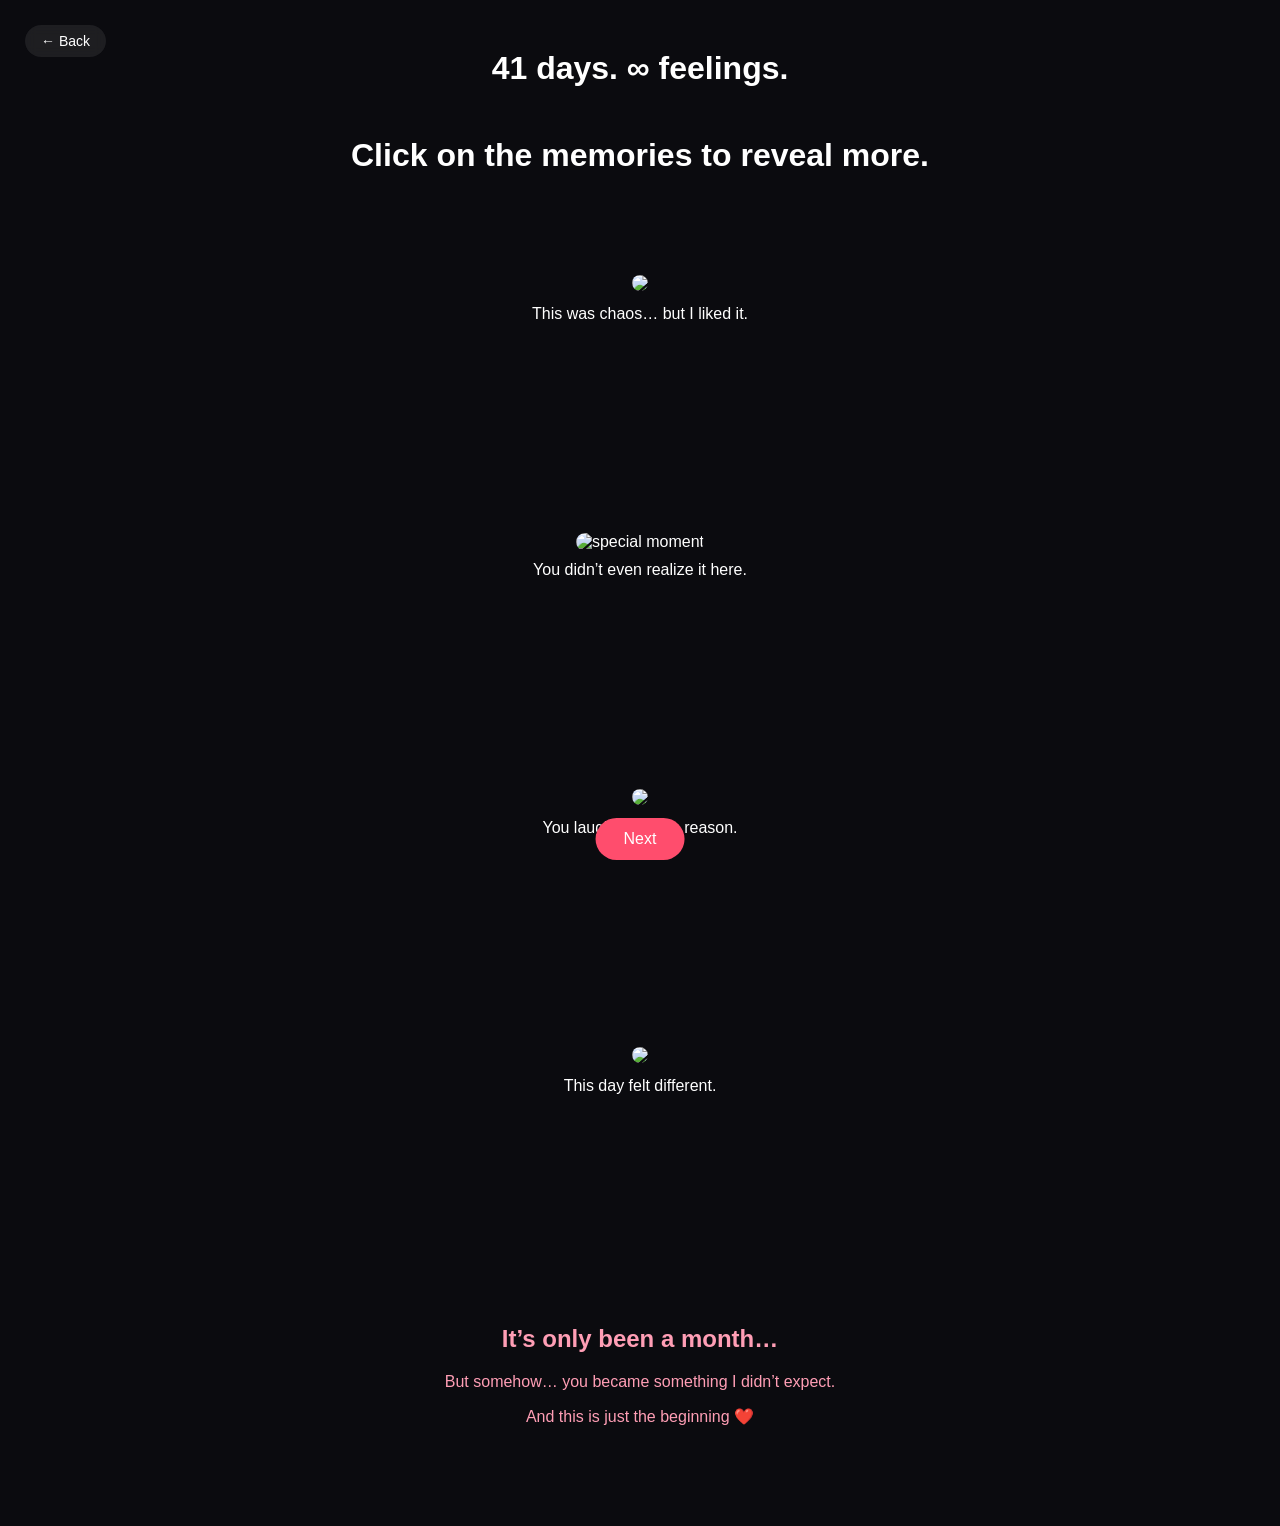
==== timeline.html @ 4098091a "Update timeline.html" ====
<!DOCTYPE html>

<html lang="en">
<head>
  <meta charset="UTF-8">
  <title>Our Story ❤️</title>
  <link rel="stylesheet" href="timeline.css">
</head>
<body>

  <h1 class="heading">41 days. ∞ feelings.</h1>
  <h1 align="center">Click on the memories to reveal more.</h1>
  </h1>

  <div class="timeline">

<div class="memory">
  <img src="websiteforv/assets/time1.jpg">
  <p class="caption">This was chaos… but I liked it.</p>
  <p class="hidden">I didn’t tell you this, but I replayed this moment later.</p>
</div>

<div class="memory">
  <img src="websiteforv/assets/time2.jpg" alt="special moment">
  <p class="caption">You didn’t even realize it here.</p>
  <p class="hidden">This is where I started liking you more.</p>
</div>

<div class="memory">
  <img src="websiteforv/assets/time3.jpg">
  <p class="caption">You laughing for no reason.</p>
  <p class="hidden">And somehow that became my favorite thing.</p>
</div>

<div class="memory">
  <img src="websiteforv/assets/time4.jpg">
  <p class="caption">This day felt different.</p>
  <p class="hidden">Like something was starting.</p>
</div>

  </div>

  <!-- ENDING -->

  <div class="ending hidden">
    <h2>It’s only been a month…</h2>
    <p>But somehow… you became something I didn’t expect.</p>
    <p>And this is just the beginning ❤️</p>
  </div>

  <script src="timeline.js"></script>
<a href="final.html" class="final-btn">Next</a>
<a href="main.html" class="back-btn">← Back</a>
</body>
</html>
---- timeline.css ----
body {
margin: 0;
background: #0b0b0f;
color: white;
font-family: Arial, sans-serif;
}

/* Heading */
.heading {
text-align: center;
margin-top: 50px;
margin-bottom: 50px;
}

/* Timeline container */
.timeline {
display: flex;
flex-direction: column;
align-items: center;
}

/* Memory card */
.memory {
margin:80px 0;
text-align: center;
opacity: 0;
transform: translateY(60px);
transition: 0.8s;
cursor: pointer;
}

.memory img {
width: 400px;
border-radius: 25px;
}

/* Visible animation */
.memory.show {
opacity: 1;
transform: translateY(0);
}

/* Caption */
.caption {
margin-top: 10px;
}

/* Hidden message */
.hidden {
opacity: 0;
margin-top: 10px;
color: #ff9eb5;
transition: 0.5s;
}

.memory.active .hidden {
opacity: 1;
}

/* Ending */
.ending {
text-align: center;
margin: 100px 0;
opacity: 0;
transition: 1s;
}

.ending.show {
opacity: 1;
}

.final-btn {
  position: fixed;
  bottom: 40px;
  left: 50%;
  transform: translateX(-50%);

  padding: 12px 28px;
  background: #ff4d6d;
  color: white;
  border-radius: 25px;
  text-decoration: none;
  transition: 0.3s;
}
.back-btn {
position: fixed;
top: 25px;
left: 25px;

padding: 8px 16px;
background: rgba(255, 255, 255, 0.08);
color: white;
border-radius: 20px;
text-decoration: none;
font-size: 14px;

backdrop-filter: blur(6px);
transition: 0.3s;
}

.back-btn:hover {
background: rgba(255, 77, 109, 0.3);
transform: translateX(-3px);
}
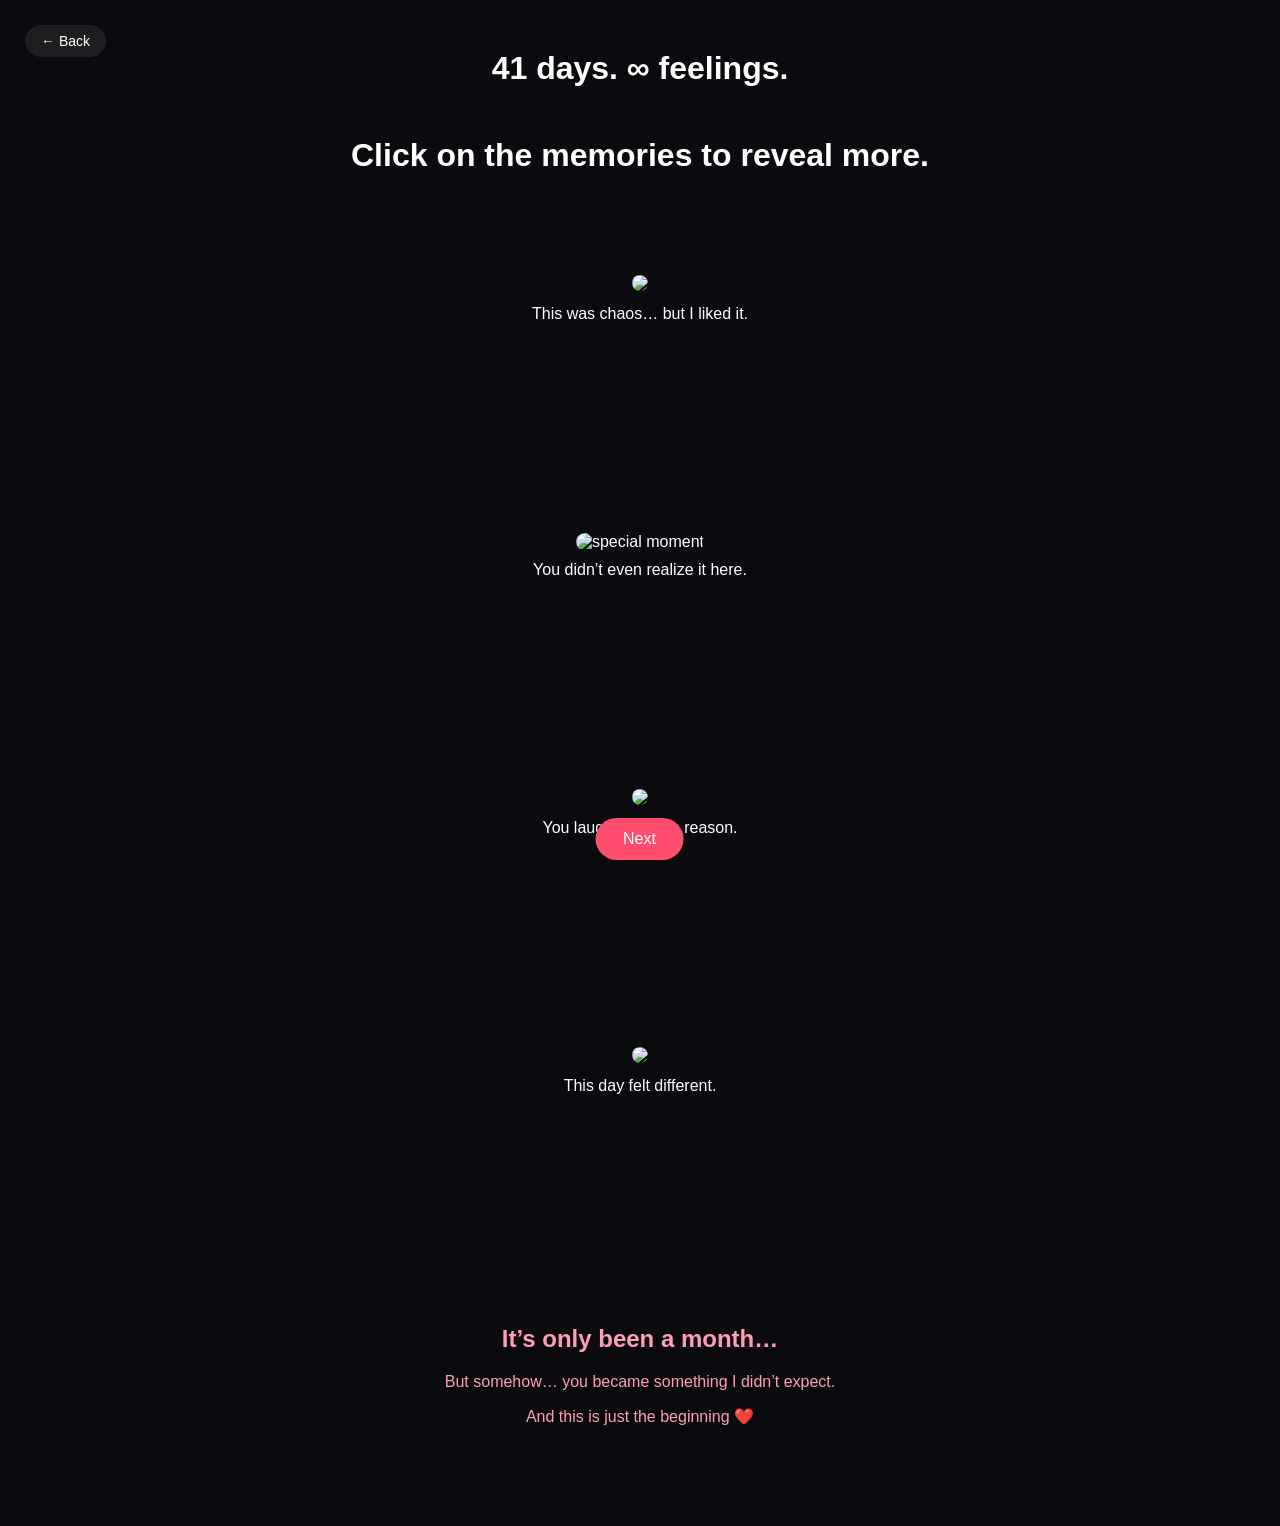
==== commit 35a38250: "Update timeline.html" ====
--- a/timeline.html
+++ b/timeline.html
@@ -15,25 +15,25 @@
   <div class="timeline">
 
 <div class="memory">
-  <img src="websiteforv/assets/time1.jpg">
+  <img src="websiteforv/assets/time1.jpg.jpg">
   <p class="caption">This was chaos… but I liked it.</p>
   <p class="hidden">I didn’t tell you this, but I replayed this moment later.</p>
 </div>
 
 <div class="memory">
-  <img src="websiteforv/assets/time2.jpg" alt="special moment">
+  <img src="websiteforv/assets/time2.jpg.jpg" alt="special moment">
   <p class="caption">You didn’t even realize it here.</p>
   <p class="hidden">This is where I started liking you more.</p>
 </div>
 
 <div class="memory">
-  <img src="websiteforv/assets/time3.jpg">
+  <img src="websiteforv/assets/time3.jpg.jpg">
   <p class="caption">You laughing for no reason.</p>
   <p class="hidden">And somehow that became my favorite thing.</p>
 </div>
 
 <div class="memory">
-  <img src="websiteforv/assets/time4.jpg">
+  <img src="websiteforv/assets/time4.jpg.jpg">
   <p class="caption">This day felt different.</p>
   <p class="hidden">Like something was starting.</p>
 </div>
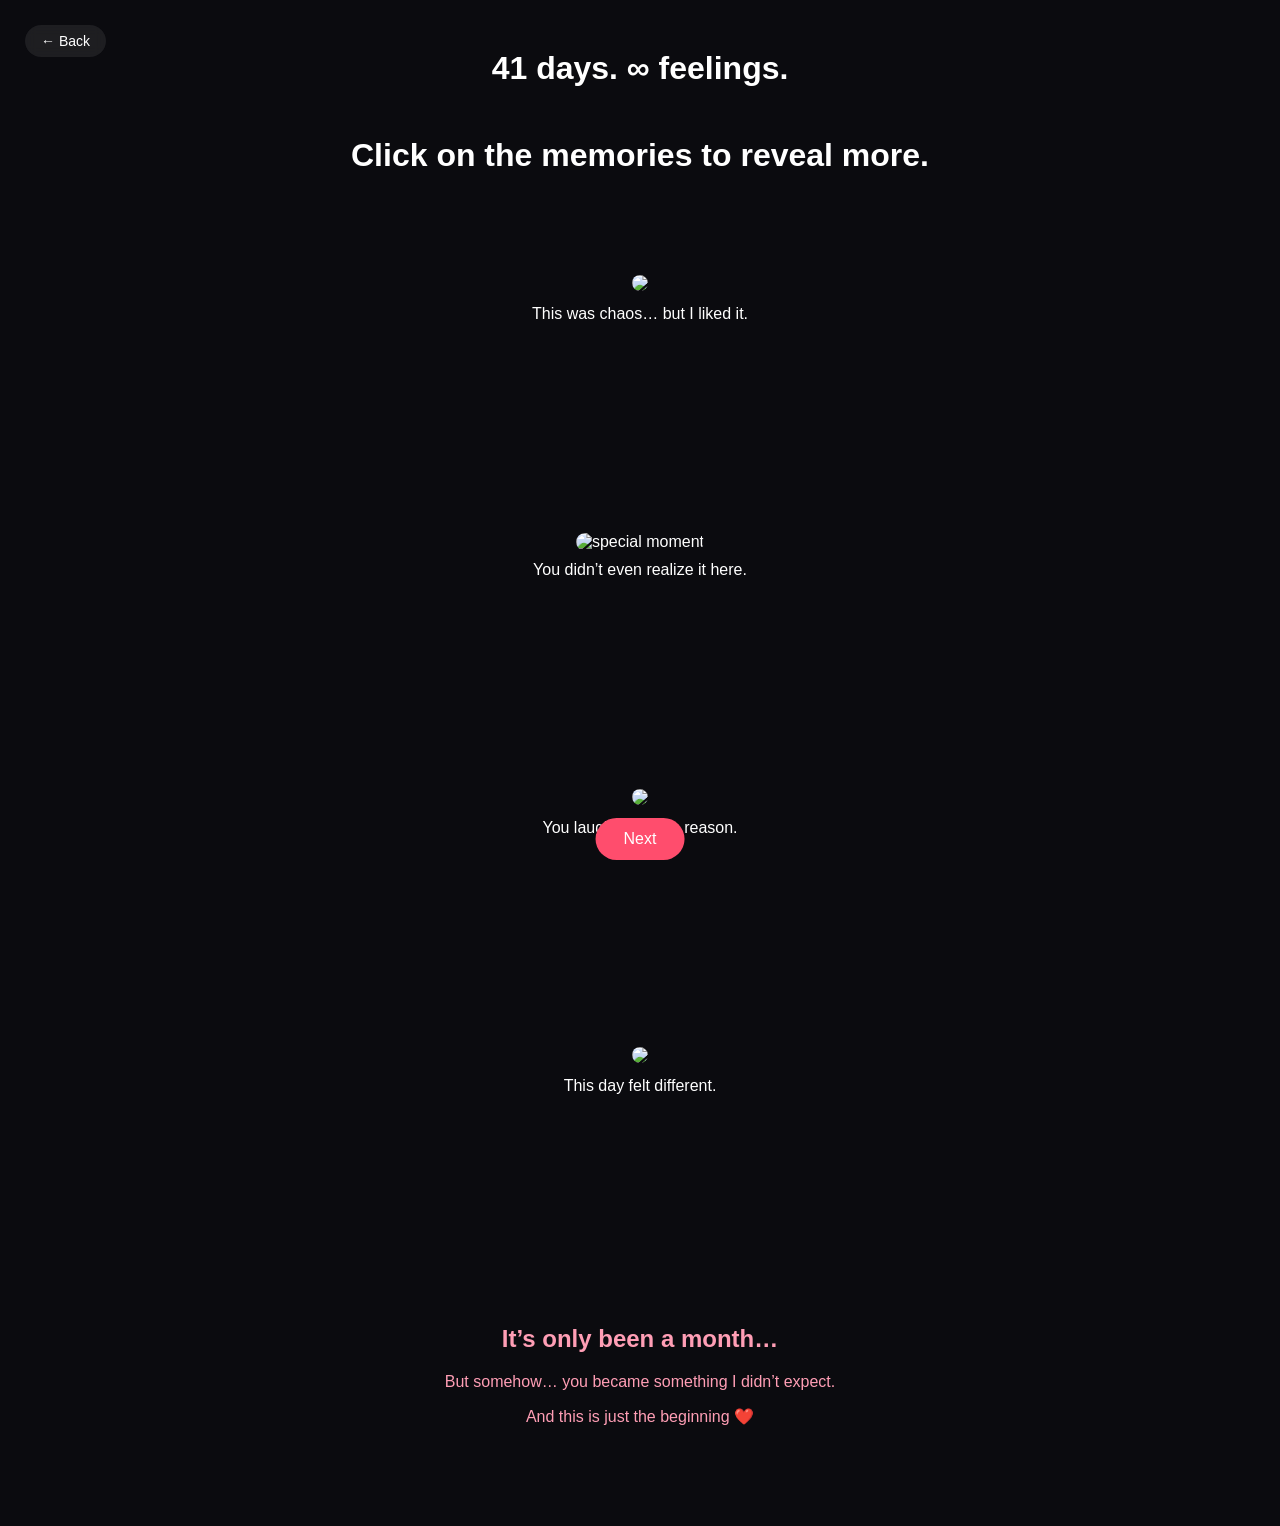
==== commit f68d75b7: "Update timeline.html" ====
--- a/timeline.html
+++ b/timeline.html
@@ -15,25 +15,25 @@
   <div class="timeline">
 
 <div class="memory">
-  <img src="websiteforv/assets/time1.jpg.jpg">
+  <img src="assets/time1.jpg.jpg">
   <p class="caption">This was chaos… but I liked it.</p>
   <p class="hidden">I didn’t tell you this, but I replayed this moment later.</p>
 </div>
 
 <div class="memory">
-  <img src="websiteforv/assets/time2.jpg.jpg" alt="special moment">
+  <img src="assets/time2.jpg.jpg" alt="special moment">
   <p class="caption">You didn’t even realize it here.</p>
   <p class="hidden">This is where I started liking you more.</p>
 </div>
 
 <div class="memory">
-  <img src="websiteforv/assets/time3.jpg.jpg">
+  <img src="assets/time3.jpg.jpg">
   <p class="caption">You laughing for no reason.</p>
   <p class="hidden">And somehow that became my favorite thing.</p>
 </div>
 
 <div class="memory">
-  <img src="websiteforv/assets/time4.jpg.jpg">
+  <img src="assets/time4.jpg.jpg">
   <p class="caption">This day felt different.</p>
   <p class="hidden">Like something was starting.</p>
 </div>
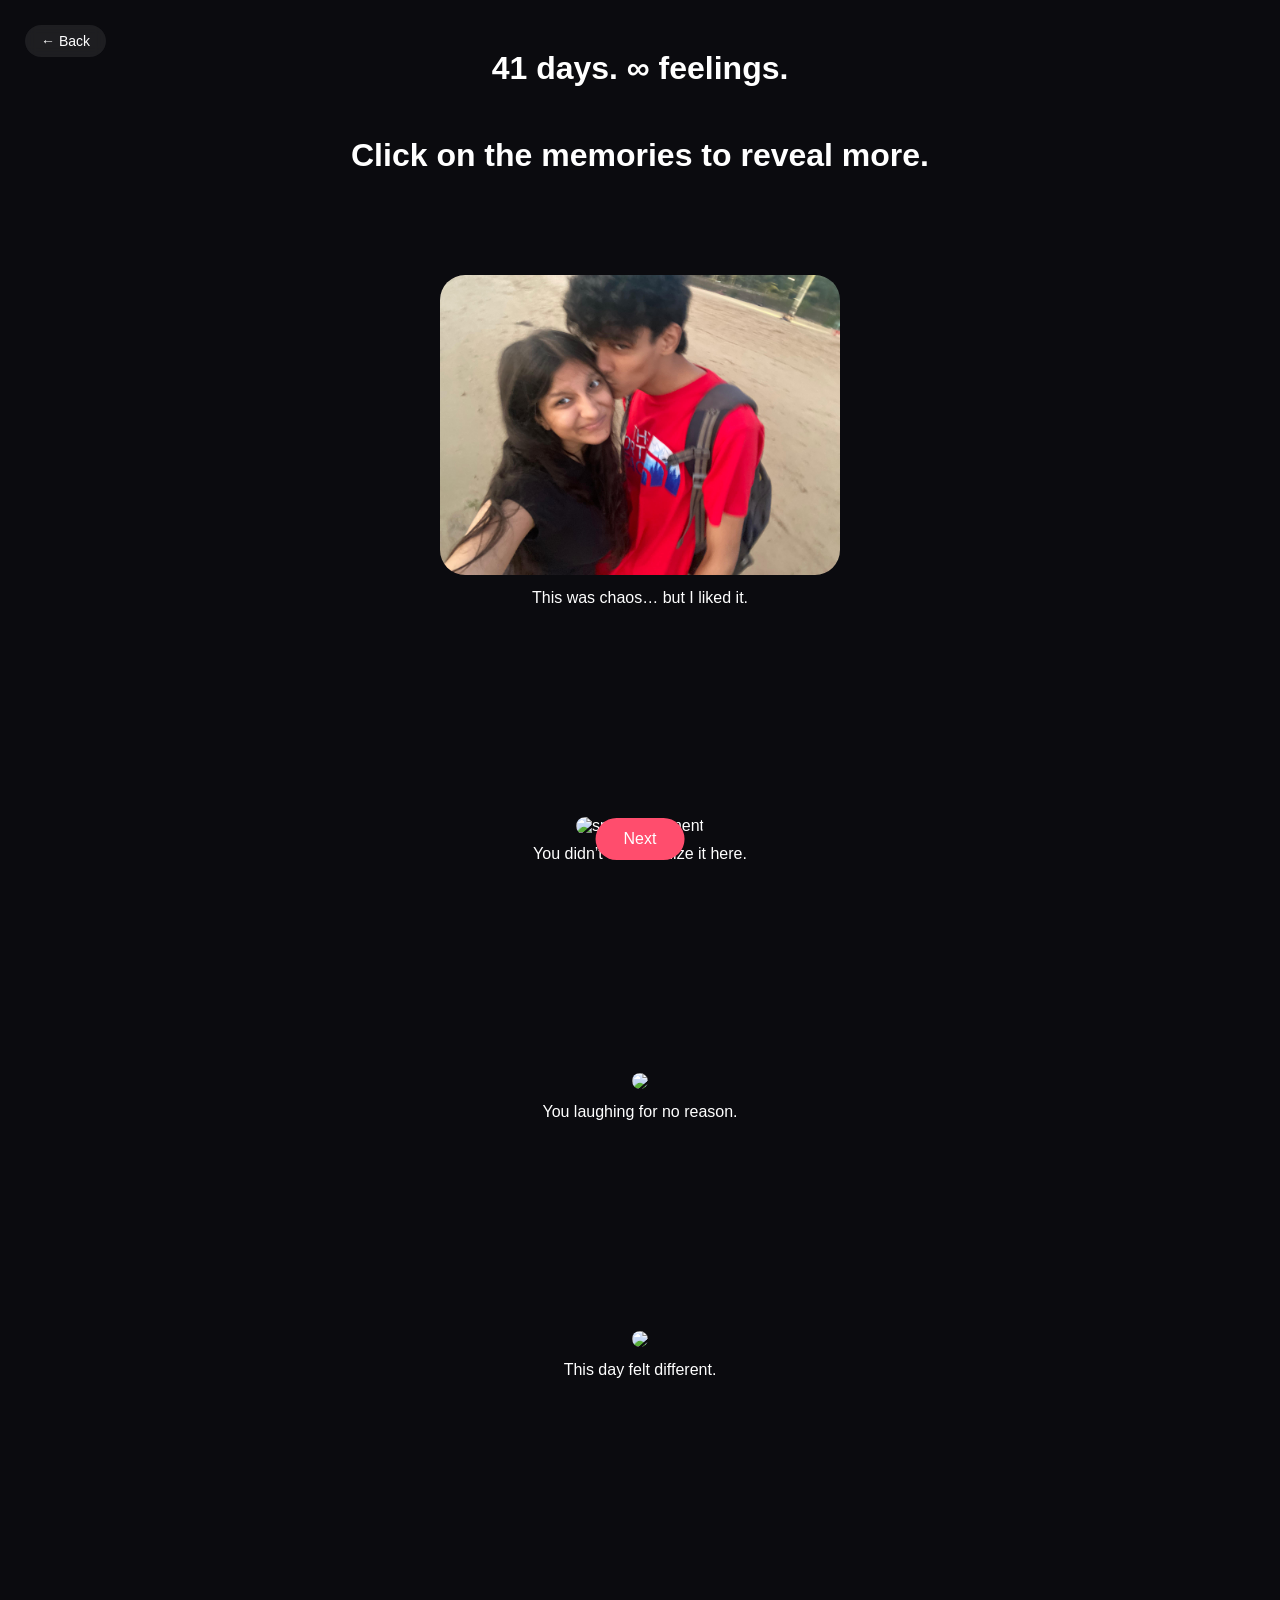
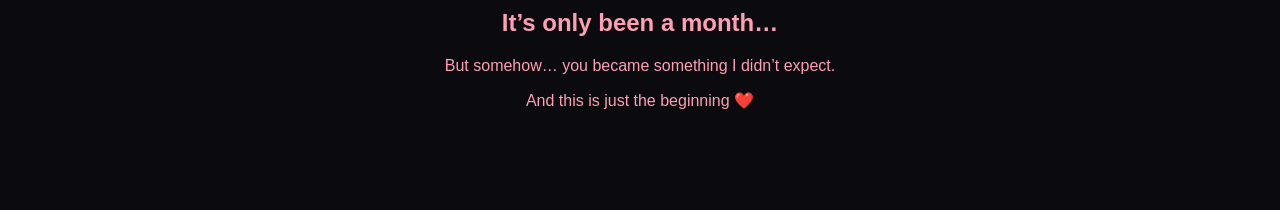
==== commit 7c3a5026: "Update timeline.html" ====
--- a/timeline.html
+++ b/timeline.html
@@ -15,13 +15,13 @@
   <div class="timeline">
 
 <div class="memory">
-  <img src="assets/time1.jpg.jpg">
+  <img src="time1.jpg">
   <p class="caption">This was chaos… but I liked it.</p>
   <p class="hidden">I didn’t tell you this, but I replayed this moment later.</p>
 </div>
 
 <div class="memory">
-  <img src="assets/time2.jpg.jpg" alt="special moment">
+  <img src="time2.jpg.jpg" alt="special moment">
   <p class="caption">You didn’t even realize it here.</p>
   <p class="hidden">This is where I started liking you more.</p>
 </div>
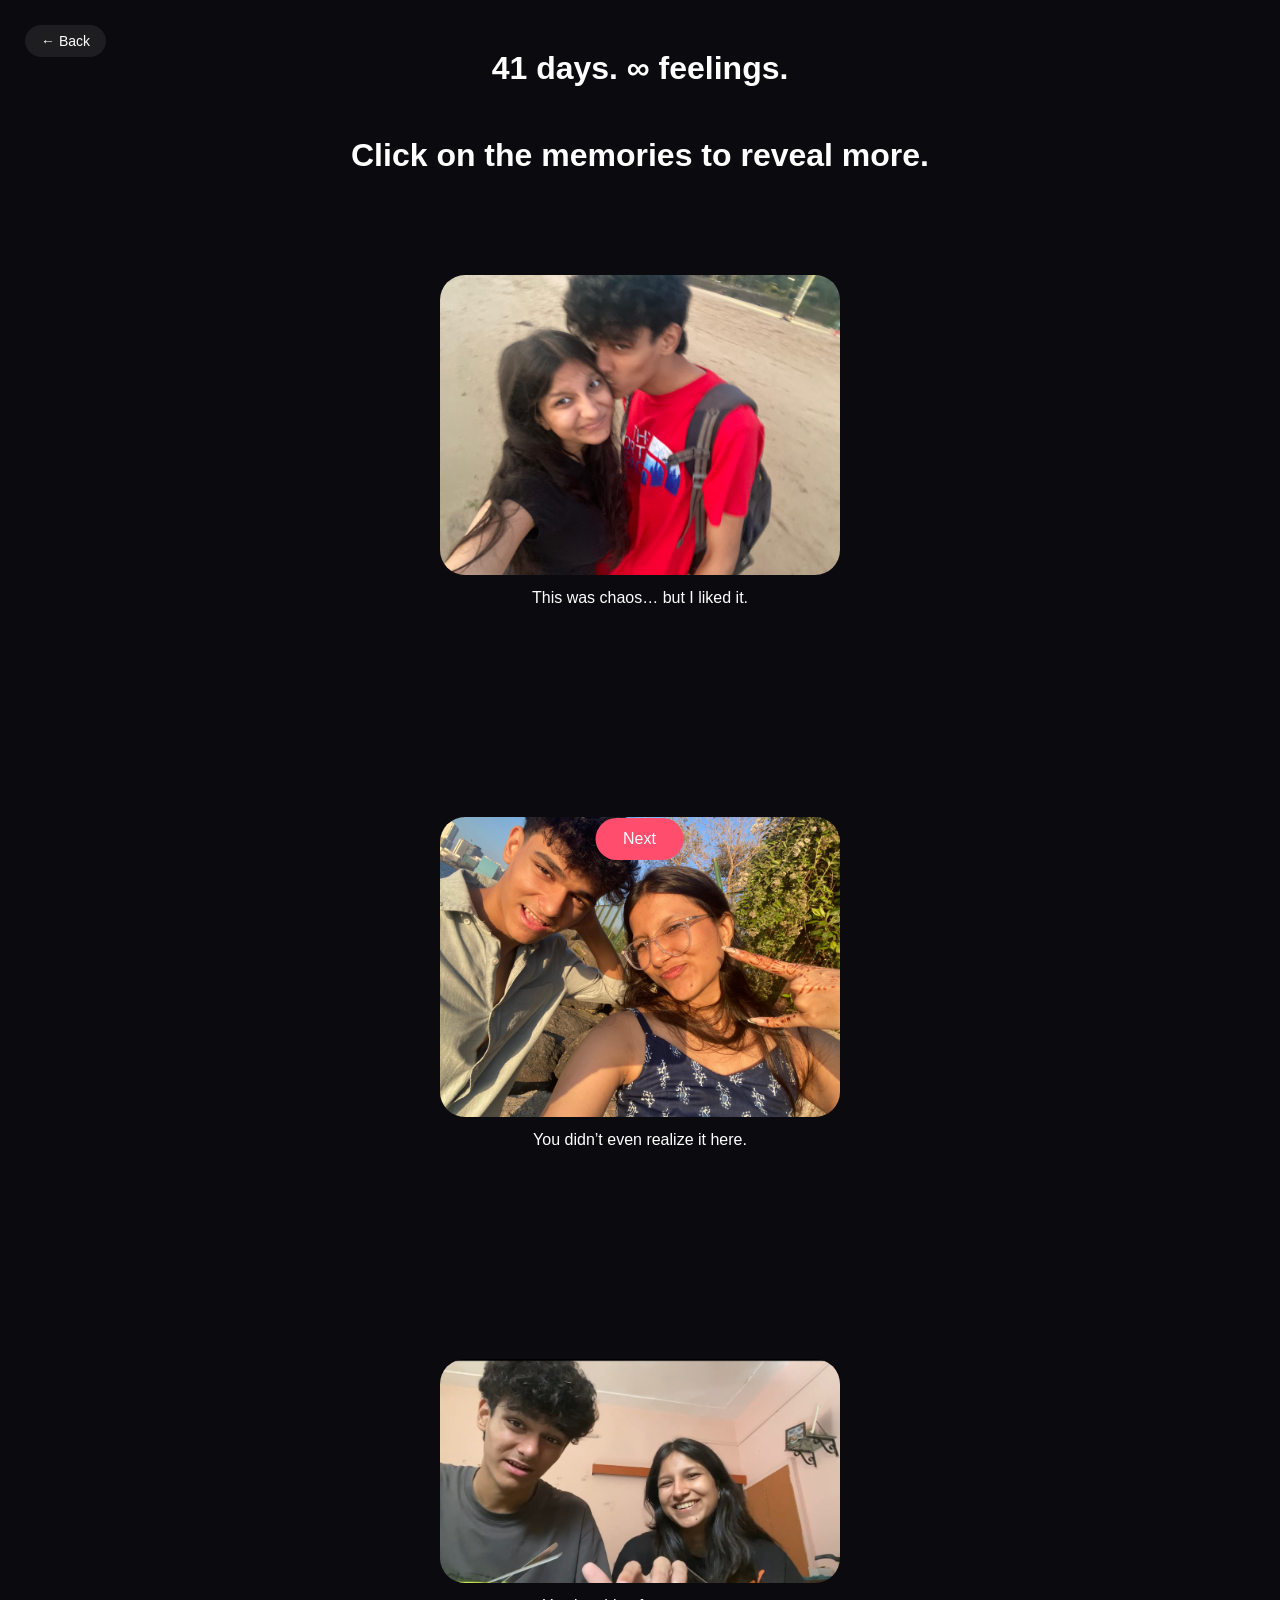
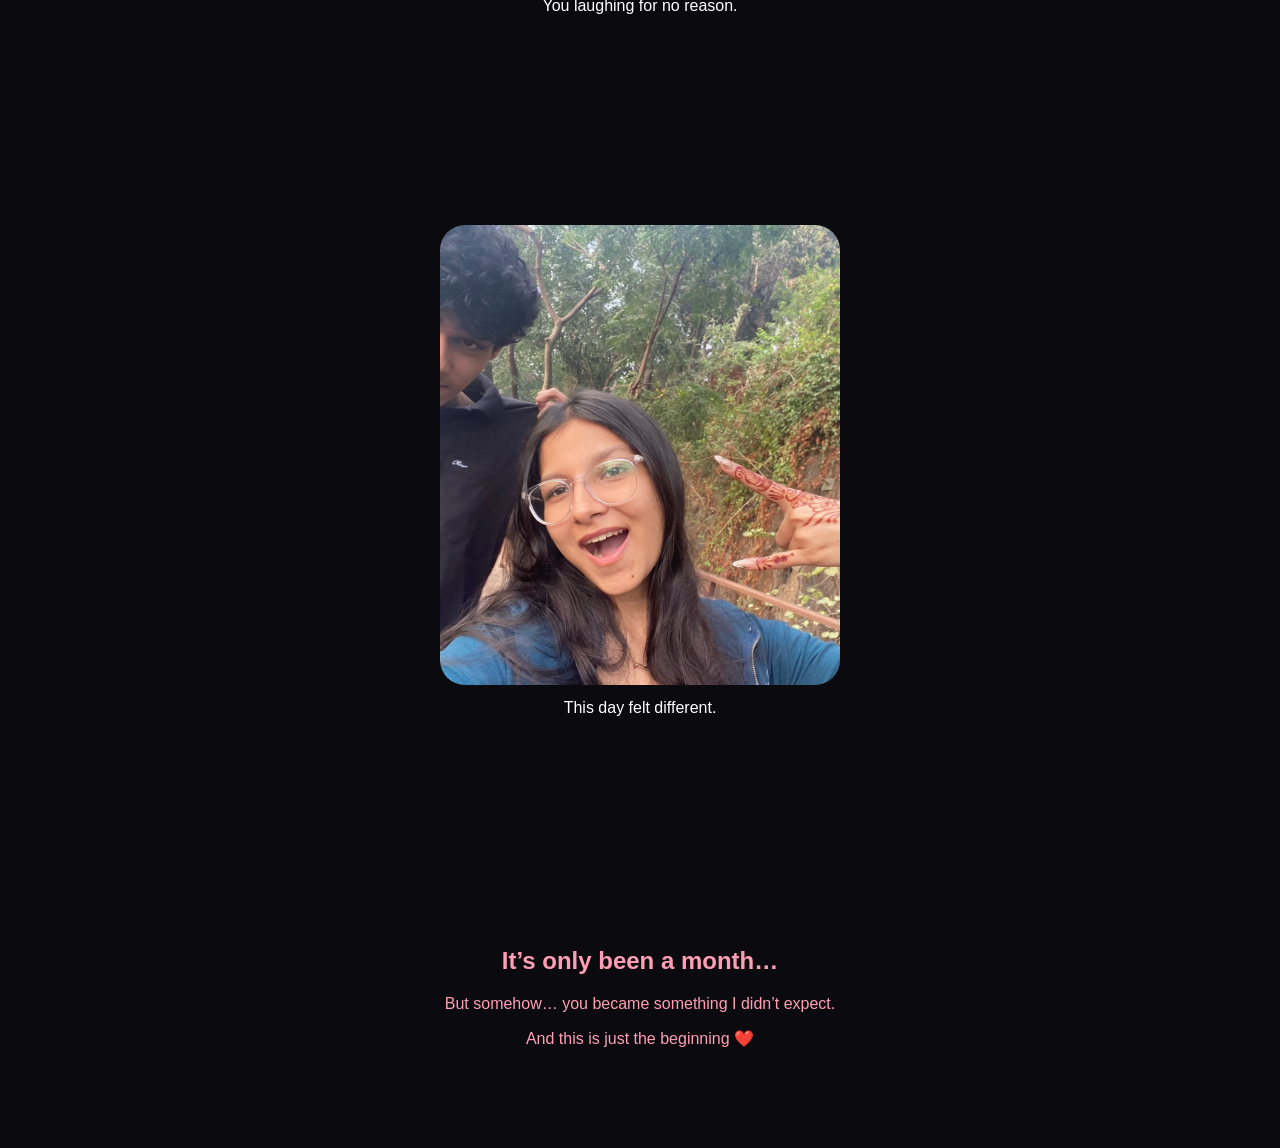
==== commit 31ed65ad: "Update timeline.html" ====
--- a/timeline.html
+++ b/timeline.html
@@ -21,19 +21,19 @@
 </div>
 
 <div class="memory">
-  <img src="time2.jpg.jpg" alt="special moment">
+  <img src="time2.jpg" alt="special moment">
   <p class="caption">You didn’t even realize it here.</p>
   <p class="hidden">This is where I started liking you more.</p>
 </div>
 
 <div class="memory">
-  <img src="assets/time3.jpg.jpg">
+  <img src="assets/time3.jpg">
   <p class="caption">You laughing for no reason.</p>
   <p class="hidden">And somehow that became my favorite thing.</p>
 </div>
 
 <div class="memory">
-  <img src="assets/time4.jpg.jpg">
+  <img src="time4.jpg">
   <p class="caption">This day felt different.</p>
   <p class="hidden">Like something was starting.</p>
 </div>
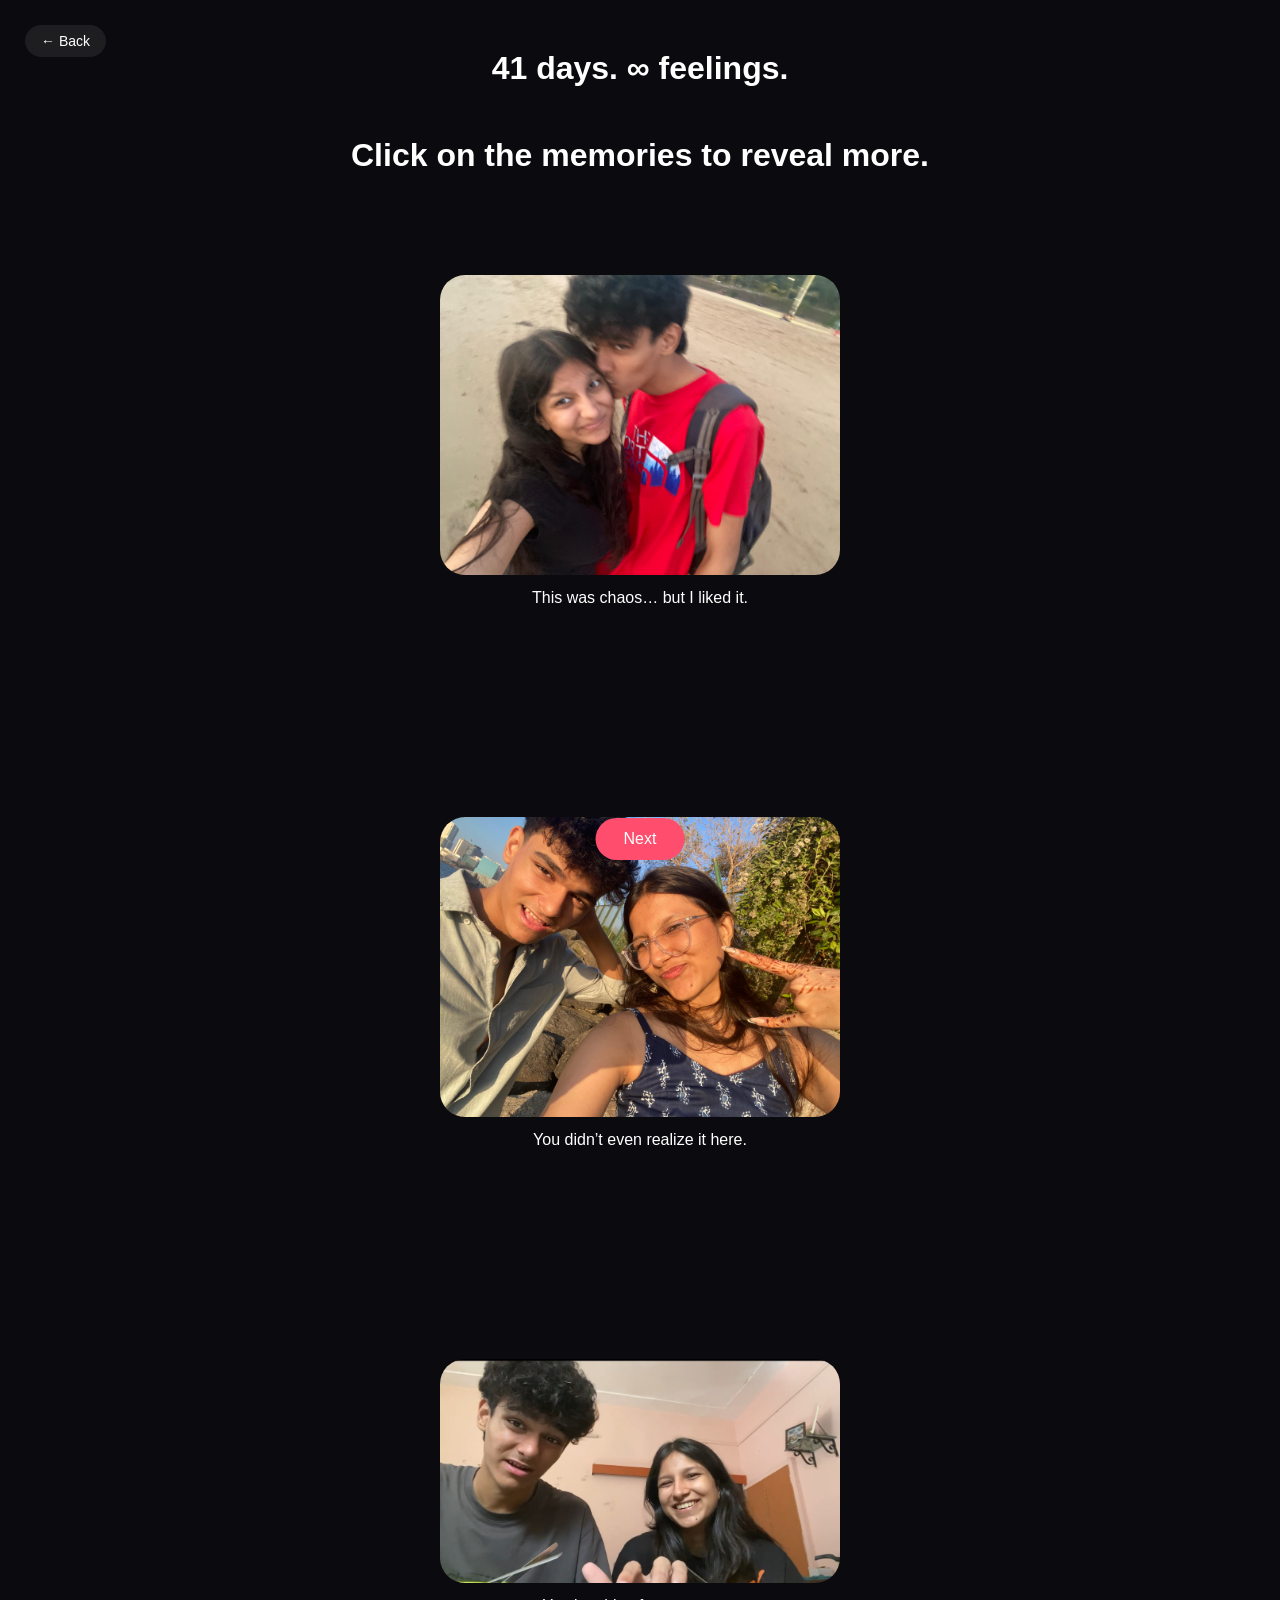
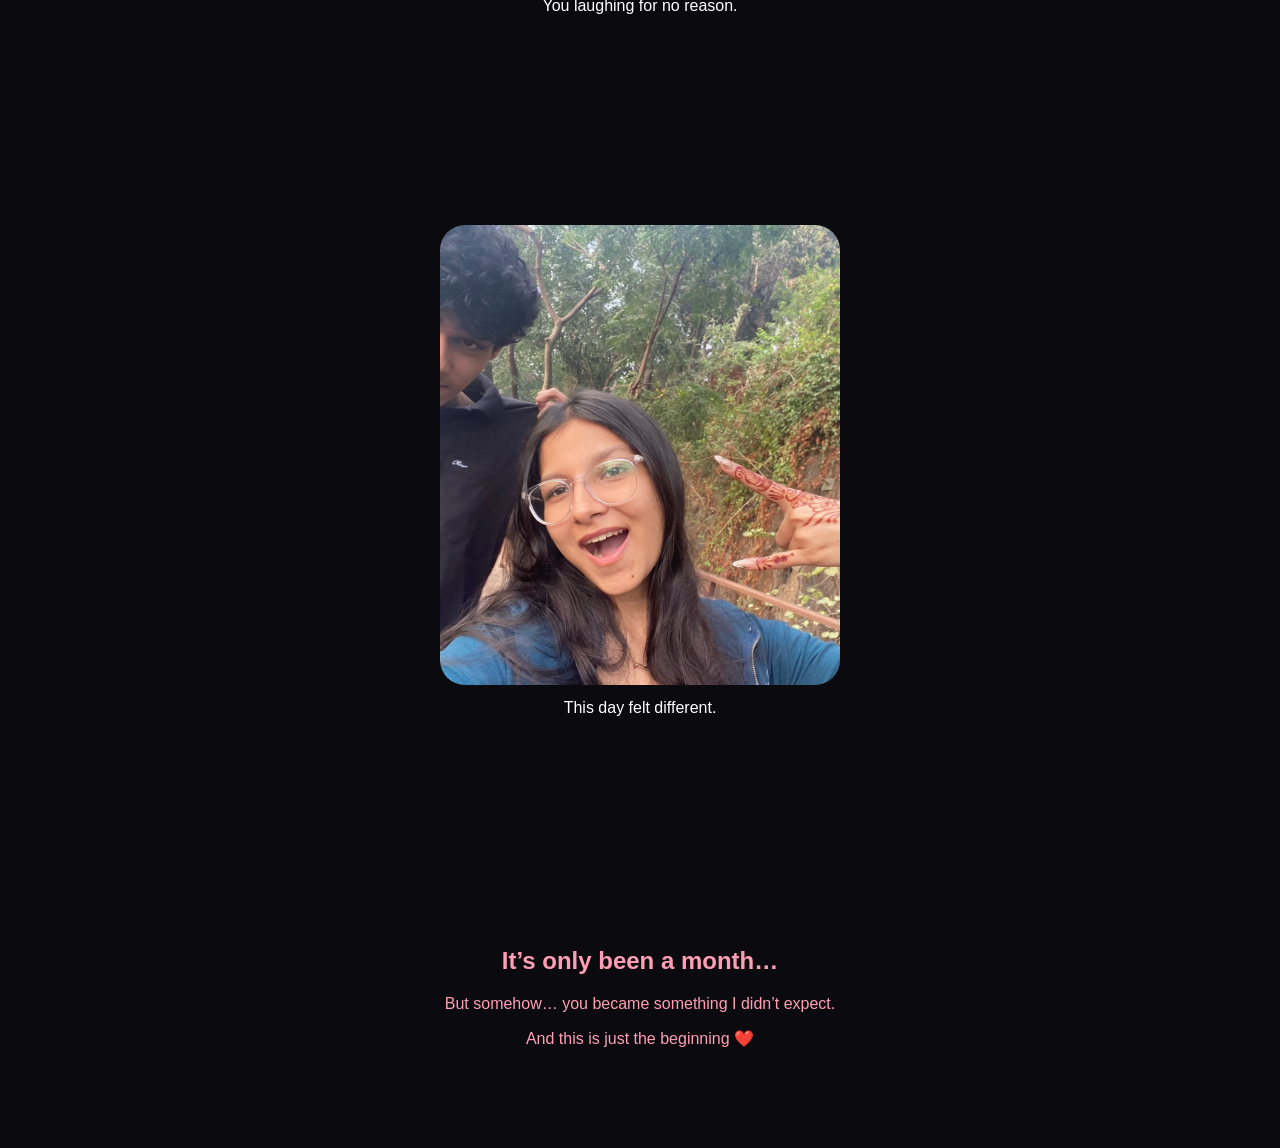
==== commit 1a6650e9: "Update timeline.html" ====
--- a/timeline.html
+++ b/timeline.html
@@ -27,7 +27,7 @@
 </div>
 
 <div class="memory">
-  <img src="assets/time3.jpg">
+  <img src="time3.jpg">
   <p class="caption">You laughing for no reason.</p>
   <p class="hidden">And somehow that became my favorite thing.</p>
 </div>
